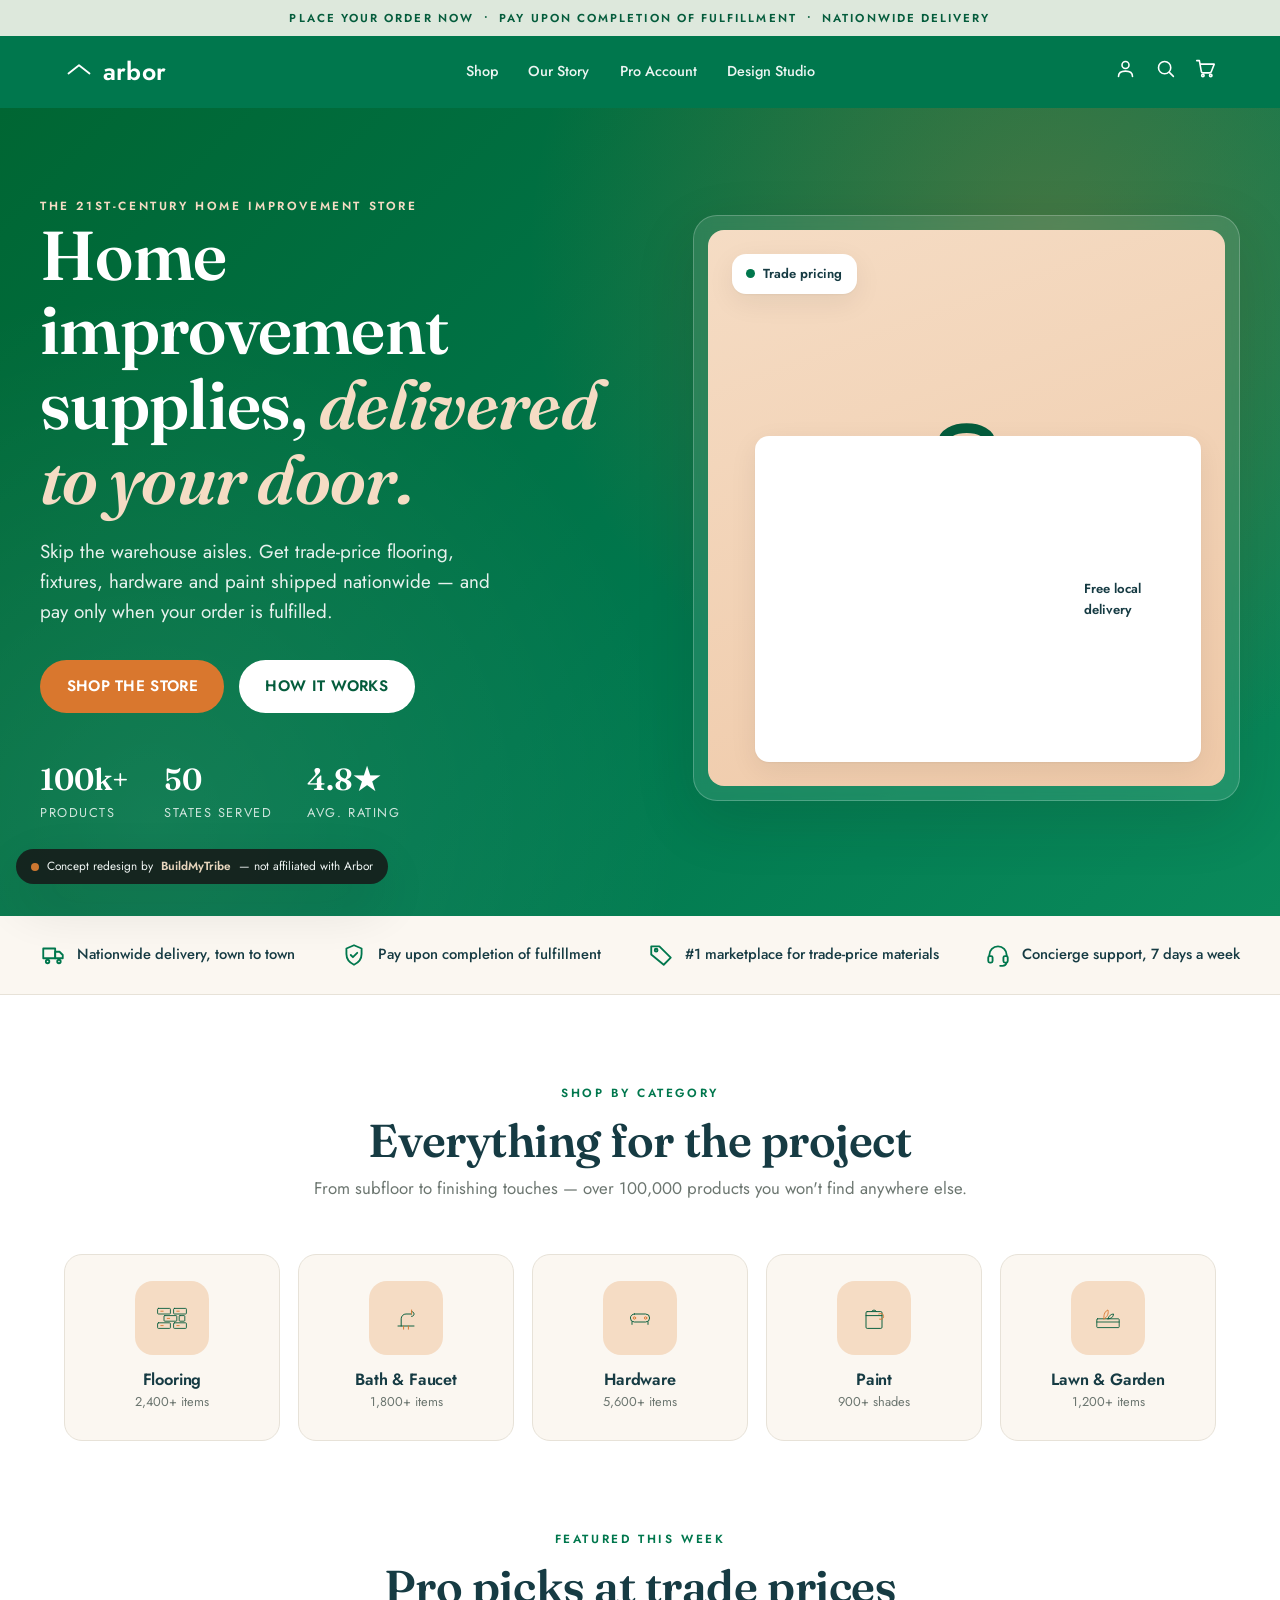
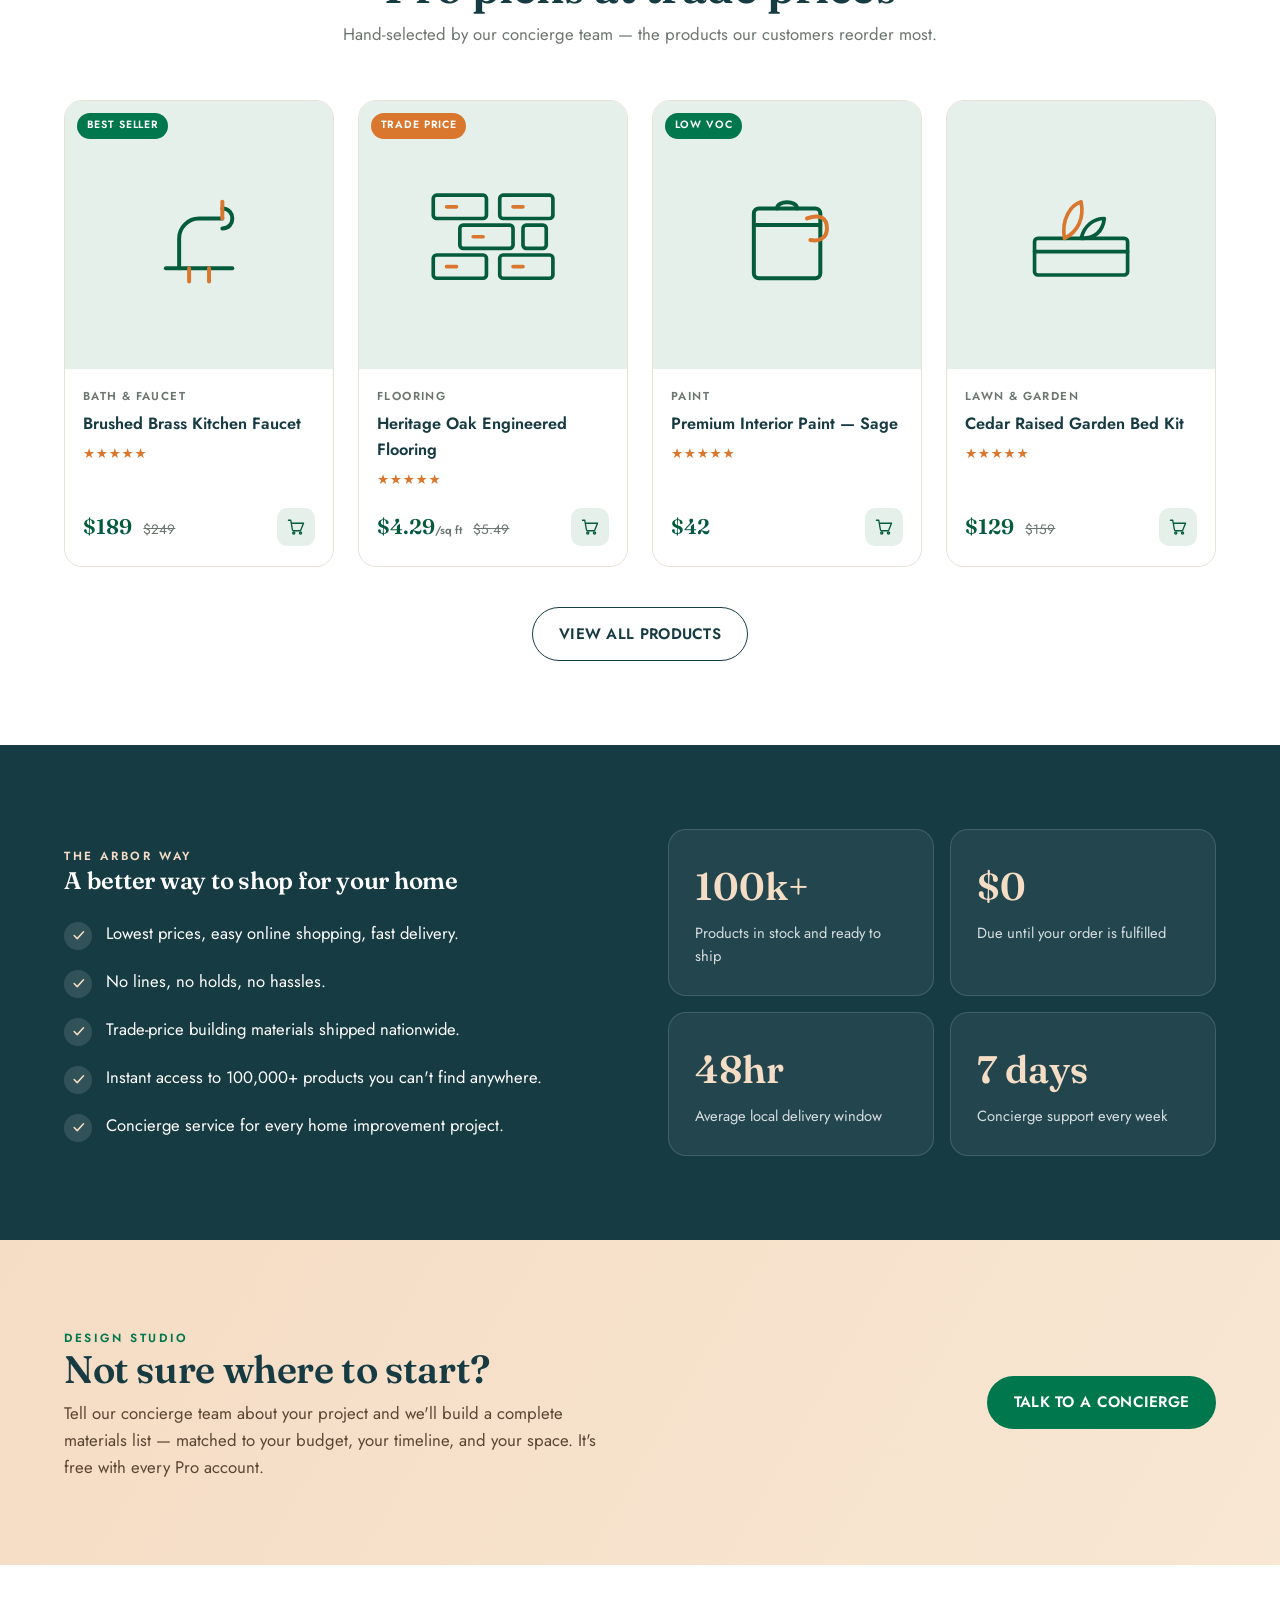
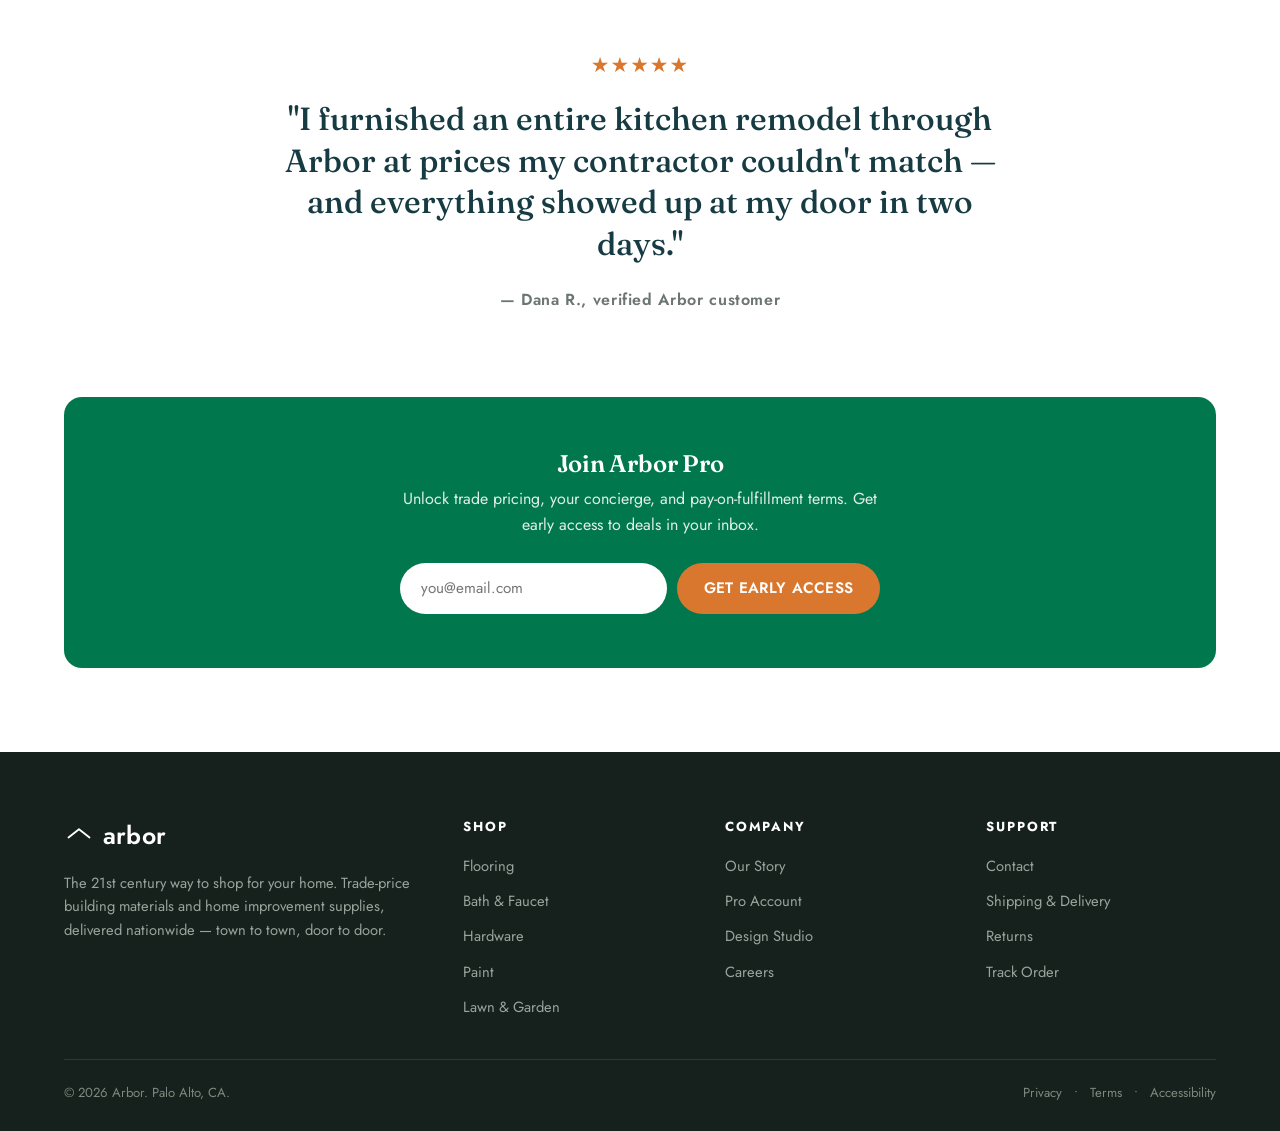
==== index.html @ d4bcc78b "Arbor concept e-commerce redesign — homepage, shop, product, cart" ====
<!doctype html><html lang="en"><head>
<meta charset="utf-8"><meta name="viewport" content="width=device-width,initial-scale=1">
<title>Arbor — Home Improvement Supplies, Delivered to Your Door</title>
<meta name="description" content="Trade-price flooring, faucets, hardware, paint and garden supplies delivered nationwide. Concept redesign.">
<link rel="preconnect" href="https://fonts.googleapis.com"><link rel="preconnect" href="https://fonts.gstatic.com" crossorigin>
<link href="https://fonts.googleapis.com/css2?family=Fraunces:ital,opsz,wght@0,9..144,400;0,9..144,500;0,9..144,600;1,9..144,500&family=Jost:wght@400;500;600&display=swap" rel="stylesheet">
<link rel="stylesheet" href="assets/style.css">
</head><body><div class="announce">Place your order now &nbsp;•&nbsp; pay upon completion of fulfillment &nbsp;•&nbsp; nationwide delivery</div>
<header class="nav"><div class="wrap nav-inner">
  <a class="logo" href="index.html"><svg viewBox="0 0 40 28" fill="none" stroke="currentColor" stroke-width="2.4" stroke-linecap="round" stroke-linejoin="round"><path d="M6 16 L20 5 L34 16"/></svg><span>arbor</span></a>
  <nav class="nav-links"><a href="shop.html">Shop</a><a href="index.html#story">Our Story</a><a href="index.html#pro">Pro Account</a><a href="index.html#studio">Design Studio</a></nav>
  <div class="nav-icons">
    <a href="#" aria-label="Account"><svg viewBox="0 0 24 24" fill="none" stroke-width="1.8" stroke-linecap="round" stroke-linejoin="round"><circle cx="12" cy="8" r="4"/><path d="M4 21c0-4 3.5-6 8-6s8 2 8 6"/></svg></a>
    <a href="shop.html" aria-label="Search"><svg viewBox="0 0 24 24" fill="none" stroke-width="1.8" stroke-linecap="round" stroke-linejoin="round"><circle cx="11" cy="11" r="7"/><path d="M21 21l-4.3-4.3"/></svg></a>
    <a class="cart-link" href="cart.html" aria-label="Cart"><svg viewBox="0 0 24 24" fill="none" stroke-width="1.8" stroke-linecap="round" stroke-linejoin="round"><circle cx="9" cy="20" r="1.4"/><circle cx="18" cy="20" r="1.4"/><path d="M2 3h3l2.2 12.4a2 2 0 0 0 2 1.6h7.5a2 2 0 0 0 2-1.6L22 7H6"/></svg><span class="cart-badge" style="display:none">0</span></a>
    <button class="menu-toggle" aria-label="Menu"><svg viewBox="0 0 24 24" fill="none" stroke-width="2" stroke-linecap="round"><path d="M4 7h16M4 12h16M4 17h16"/></svg></button>
  </div>
</div></header>
<div class="mobile-menu"><button class="close" aria-label="Close"><svg viewBox="0 0 24 24" fill="none" stroke-width="2" stroke-linecap="round"><path d="M6 6l12 12M18 6L6 18"/></svg></button>
  <a href="shop.html">Shop</a><a href="index.html#story">Our Story</a><a href="index.html#pro">Pro Account</a><a href="index.html#studio">Design Studio</a>
  <a href="cart.html">Cart</a>
</div><section class="hero" style="padding:0"><div class="wrap hero-inner">
  <div class="reveal in">
    <span class="eyebrow" style="color:var(--peach)">The 21st-century home improvement store</span>
    <h1>Home improvement supplies, <span class="accent">delivered to your door.</span></h1>
    <p>Skip the warehouse aisles. Get trade-price flooring, fixtures, hardware and paint shipped nationwide — and pay only when your order is fulfilled.</p>
    <div class="hero-cta"><a class="btn btn-terra" href="shop.html">Shop the store</a><a class="btn btn-light" href="#story">How it works</a></div>
    <div class="hero-stats">
      <div><div class="n">100k+</div><div class="l">Products</div></div>
      <div><div class="n">50</div><div class="l">States served</div></div>
      <div><div class="n">4.8★</div><div class="l">Avg. rating</div></div>
    </div>
  </div>
  <div class="hero-card reveal in">
    <div class="hero-vis"><svg viewBox="0 0 100 100" fill="none" stroke="#045C3C" stroke-width="2.4" stroke-linecap="round" stroke-linejoin="round"><rect x="30" y="34" width="40" height="42" rx="3"/><path d="M30 44h40"/><path d="M44 34c0-5 12-5 12 0"/><path d="M62 40c8-3 12 0 12 6s-5 8-10 7" stroke="#D9772E"/></svg>
      <div class="hero-tag t1"><span class="dot"></span>Trade pricing</div>
      <div class="hero-tag t2"><svg viewBox="0 0 24 24" fill="none" stroke-width="1.7" stroke-linecap="round" stroke-linejoin="round"><path d="M3 6h11v9H3z"/><path d="M14 9h4l3 3v3h-7z"/><circle cx="7" cy="18" r="1.6"/><circle cx="17.5" cy="18" r="1.6"/></svg>Free local delivery</div>
    </div>
  </div>
</div></section><div class="trust"><div class="wrap trust-inner">
  <div class="trust-item"><svg viewBox="0 0 24 24" fill="none" stroke-width="1.7" stroke-linecap="round" stroke-linejoin="round"><path d="M3 6h11v9H3z"/><path d="M14 9h4l3 3v3h-7z"/><circle cx="7" cy="18" r="1.6"/><circle cx="17.5" cy="18" r="1.6"/></svg>Nationwide delivery, town to town</div>
  <div class="trust-item"><svg viewBox="0 0 24 24" fill="none" stroke-width="1.7" stroke-linecap="round" stroke-linejoin="round"><path d="M12 3l7 3v5c0 4.5-3 8-7 10-4-2-7-5.5-7-10V6z"/><path d="M9 12l2 2 4-4"/></svg>Pay upon completion of fulfillment</div>
  <div class="trust-item"><svg viewBox="0 0 24 24" fill="none" stroke-width="1.7" stroke-linecap="round" stroke-linejoin="round"><path d="M3 11.5V4h7.5L21 14.5 14.5 21z"/><circle cx="7.5" cy="7.5" r="1.3"/></svg>#1 marketplace for trade-price materials</div>
  <div class="trust-item"><svg viewBox="0 0 24 24" fill="none" stroke-width="1.7" stroke-linecap="round" stroke-linejoin="round"><path d="M4 13v-1a8 8 0 0 1 16 0v1"/><rect x="3" y="13" width="4" height="6" rx="1.4"/><rect x="17" y="13" width="4" height="6" rx="1.4"/><path d="M20 19a4 4 0 0 1-4 3h-2"/></svg>Concierge support, 7 days a week</div>
</div></div><section id="shop"><div class="wrap">
  <div class="sec-head reveal"><span class="eyebrow green">Shop by category</span><h2>Everything for the project</h2><p>From subfloor to finishing touches — over 100,000 products you won't find anywhere else.</p></div>
  <div class="cat-grid">
    <a class="cat reveal" href="shop.html"><div class="cat-ic"><svg viewBox="0 0 100 100" fill="none" stroke="#045C3C" stroke-width="2.2" stroke-linecap="round" stroke-linejoin="round"><rect x="14" y="26" width="32" height="14" rx="2"/><rect x="54" y="26" width="32" height="14" rx="2"/><rect x="30" y="44" width="32" height="14" rx="2"/><rect x="68" y="44" width="14" height="14" rx="2"/><rect x="14" y="62" width="32" height="14" rx="2"/><rect x="54" y="62" width="32" height="14" rx="2"/><path d="M22 33h6M62 33h6M38 51h6M22 69h6M62 69h6" stroke="#D9772E"/></svg></div><h4>Flooring</h4><span>2,400+ items</span></a><a class="cat reveal" href="shop.html"><div class="cat-ic"><svg viewBox="0 0 100 100" fill="none" stroke="#045C3C" stroke-width="2.4" stroke-linecap="round" stroke-linejoin="round"><path d="M30 70h40"/><path d="M38 70V52a12 12 0 0 1 12-12h14"/><path d="M64 34c4 0 6 3 6 6s-2 6-6 6"/><circle cx="50" cy="40" r="0" /><path d="M44 70v8M56 70v8" stroke="#D9772E"/><path d="M64 30v10" stroke="#D9772E"/></svg></div><h4>Bath & Faucet</h4><span>1,800+ items</span></a><a class="cat reveal" href="shop.html"><div class="cat-ic"><svg viewBox="0 0 100 100" fill="none" stroke="#045C3C" stroke-width="2.4" stroke-linecap="round" stroke-linejoin="round"><rect x="26" y="40" width="48" height="20" rx="10"/><circle cx="36" cy="50" r="3" stroke="#D9772E"/><circle cx="64" cy="50" r="3" stroke="#D9772E"/><path d="M30 60v6M70 60v6"/></svg></div><h4>Hardware</h4><span>5,600+ items</span></a><a class="cat reveal" href="shop.html"><div class="cat-ic"><svg viewBox="0 0 100 100" fill="none" stroke="#045C3C" stroke-width="2.4" stroke-linecap="round" stroke-linejoin="round"><rect x="30" y="34" width="40" height="42" rx="3"/><path d="M30 44h40"/><path d="M44 34c0-5 12-5 12 0"/><path d="M62 40c8-3 12 0 12 6s-5 8-10 7" stroke="#D9772E"/></svg></div><h4>Paint</h4><span>900+ shades</span></a><a class="cat reveal" href="shop.html"><div class="cat-ic"><svg viewBox="0 0 100 100" fill="none" stroke="#045C3C" stroke-width="2.2" stroke-linecap="round" stroke-linejoin="round"><rect x="22" y="52" width="56" height="22" rx="2"/><path d="M22 60h56"/><path d="M40 52c-2-12 4-20 10-22 2 10-2 18-10 22z" stroke="#D9772E"/><path d="M50 52c2-8 8-12 14-12-1 8-6 12-14 12z"/></svg></div><h4>Lawn & Garden</h4><span>1,200+ items</span></a>
  </div>
</div></section><section style="padding-top:0"><div class="wrap">
  <div class="sec-head reveal"><span class="eyebrow green">Featured this week</span><h2>Pro picks at trade prices</h2><p>Hand-selected by our concierge team — the products our customers reorder most.</p></div>
  <div class="prod-grid"><a class="card reveal" href="product.html?id=p2">
    <div class="card-img"><span class="card-tag green">Best Seller</span><svg viewBox="0 0 100 100" fill="none" stroke="#045C3C" stroke-width="2.4" stroke-linecap="round" stroke-linejoin="round"><path d="M30 70h40"/><path d="M38 70V52a12 12 0 0 1 12-12h14"/><path d="M64 34c4 0 6 3 6 6s-2 6-6 6"/><circle cx="50" cy="40" r="0" /><path d="M44 70v8M56 70v8" stroke="#D9772E"/><path d="M64 30v10" stroke="#D9772E"/></svg></div>
    <div class="card-body">
      <span class="card-cat">Bath & Faucet</span>
      <span class="card-title">Brushed Brass Kitchen Faucet</span>
      <span class="stars">★★★★★</span>
      <div class="card-foot">
        <span class="price">$189<span style="font-size:.7rem;color:var(--muted);font-family:'Jost',sans-serif"></span> <s>$249</s></span>
        <button class="add-btn" data-add="p2" aria-label="Add Brushed Brass Kitchen Faucet to cart"><svg viewBox="0 0 24 24" fill="none" stroke-width="1.8" stroke-linecap="round" stroke-linejoin="round"><circle cx="9" cy="20" r="1.4"/><circle cx="18" cy="20" r="1.4"/><path d="M2 3h3l2.2 12.4a2 2 0 0 0 2 1.6h7.5a2 2 0 0 0 2-1.6L22 7H6"/></svg></button>
      </div>
    </div>
  </a><a class="card reveal" href="product.html?id=p1">
    <div class="card-img"><span class="card-tag ">Trade Price</span><svg viewBox="0 0 100 100" fill="none" stroke="#045C3C" stroke-width="2.2" stroke-linecap="round" stroke-linejoin="round"><rect x="14" y="26" width="32" height="14" rx="2"/><rect x="54" y="26" width="32" height="14" rx="2"/><rect x="30" y="44" width="32" height="14" rx="2"/><rect x="68" y="44" width="14" height="14" rx="2"/><rect x="14" y="62" width="32" height="14" rx="2"/><rect x="54" y="62" width="32" height="14" rx="2"/><path d="M22 33h6M62 33h6M38 51h6M22 69h6M62 69h6" stroke="#D9772E"/></svg></div>
    <div class="card-body">
      <span class="card-cat">Flooring</span>
      <span class="card-title">Heritage Oak Engineered Flooring</span>
      <span class="stars">★★★★★</span>
      <div class="card-foot">
        <span class="price">$4.29<span style="font-size:.7rem;color:var(--muted);font-family:'Jost',sans-serif">/sq ft</span> <s>$5.49</s></span>
        <button class="add-btn" data-add="p1" aria-label="Add Heritage Oak Engineered Flooring to cart"><svg viewBox="0 0 24 24" fill="none" stroke-width="1.8" stroke-linecap="round" stroke-linejoin="round"><circle cx="9" cy="20" r="1.4"/><circle cx="18" cy="20" r="1.4"/><path d="M2 3h3l2.2 12.4a2 2 0 0 0 2 1.6h7.5a2 2 0 0 0 2-1.6L22 7H6"/></svg></button>
      </div>
    </div>
  </a><a class="card reveal" href="product.html?id=p4">
    <div class="card-img"><span class="card-tag green">Low VOC</span><svg viewBox="0 0 100 100" fill="none" stroke="#045C3C" stroke-width="2.4" stroke-linecap="round" stroke-linejoin="round"><rect x="30" y="34" width="40" height="42" rx="3"/><path d="M30 44h40"/><path d="M44 34c0-5 12-5 12 0"/><path d="M62 40c8-3 12 0 12 6s-5 8-10 7" stroke="#D9772E"/></svg></div>
    <div class="card-body">
      <span class="card-cat">Paint</span>
      <span class="card-title">Premium Interior Paint — Sage</span>
      <span class="stars">★★★★★</span>
      <div class="card-foot">
        <span class="price">$42<span style="font-size:.7rem;color:var(--muted);font-family:'Jost',sans-serif"></span> </span>
        <button class="add-btn" data-add="p4" aria-label="Add Premium Interior Paint — Sage to cart"><svg viewBox="0 0 24 24" fill="none" stroke-width="1.8" stroke-linecap="round" stroke-linejoin="round"><circle cx="9" cy="20" r="1.4"/><circle cx="18" cy="20" r="1.4"/><path d="M2 3h3l2.2 12.4a2 2 0 0 0 2 1.6h7.5a2 2 0 0 0 2-1.6L22 7H6"/></svg></button>
      </div>
    </div>
  </a><a class="card reveal" href="product.html?id=p5">
    <div class="card-img"><svg viewBox="0 0 100 100" fill="none" stroke="#045C3C" stroke-width="2.2" stroke-linecap="round" stroke-linejoin="round"><rect x="22" y="52" width="56" height="22" rx="2"/><path d="M22 60h56"/><path d="M40 52c-2-12 4-20 10-22 2 10-2 18-10 22z" stroke="#D9772E"/><path d="M50 52c2-8 8-12 14-12-1 8-6 12-14 12z"/></svg></div>
    <div class="card-body">
      <span class="card-cat">Lawn & Garden</span>
      <span class="card-title">Cedar Raised Garden Bed Kit</span>
      <span class="stars">★★★★★</span>
      <div class="card-foot">
        <span class="price">$129<span style="font-size:.7rem;color:var(--muted);font-family:'Jost',sans-serif"></span> <s>$159</s></span>
        <button class="add-btn" data-add="p5" aria-label="Add Cedar Raised Garden Bed Kit to cart"><svg viewBox="0 0 24 24" fill="none" stroke-width="1.8" stroke-linecap="round" stroke-linejoin="round"><circle cx="9" cy="20" r="1.4"/><circle cx="18" cy="20" r="1.4"/><path d="M2 3h3l2.2 12.4a2 2 0 0 0 2 1.6h7.5a2 2 0 0 0 2-1.6L22 7H6"/></svg></button>
      </div>
    </div>
  </a></div>
  <div style="text-align:center;margin-top:40px"><a class="btn btn-ghost reveal" href="shop.html">View all products</a></div>
</div></section><section class="way" id="story"><div class="wrap way-inner">
  <div class="reveal"><span class="eyebrow">The Arbor way</span><h2>A better way to shop for your home</h2>
    <ul class="way-list">
      <li><span class="tick"><svg viewBox="0 0 24 24" fill="none" stroke-width="2.4" stroke-linecap="round" stroke-linejoin="round"><path d="M5 12l5 5L20 6"/></svg></span>Lowest prices, easy online shopping, fast delivery.</li>
      <li><span class="tick"><svg viewBox="0 0 24 24" fill="none" stroke-width="2.4" stroke-linecap="round" stroke-linejoin="round"><path d="M5 12l5 5L20 6"/></svg></span>No lines, no holds, no hassles.</li>
      <li><span class="tick"><svg viewBox="0 0 24 24" fill="none" stroke-width="2.4" stroke-linecap="round" stroke-linejoin="round"><path d="M5 12l5 5L20 6"/></svg></span>Trade-price building materials shipped nationwide.</li>
      <li><span class="tick"><svg viewBox="0 0 24 24" fill="none" stroke-width="2.4" stroke-linecap="round" stroke-linejoin="round"><path d="M5 12l5 5L20 6"/></svg></span>Instant access to 100,000+ products you can't find anywhere.</li>
      <li><span class="tick"><svg viewBox="0 0 24 24" fill="none" stroke-width="2.4" stroke-linecap="round" stroke-linejoin="round"><path d="M5 12l5 5L20 6"/></svg></span>Concierge service for every home improvement project.</li>
    </ul>
  </div>
  <div class="way-vis reveal">
    <div class="way-tile"><div class="n">100k+</div><p>Products in stock and ready to ship</p></div>
    <div class="way-tile"><div class="n">$0</div><p>Due until your order is fulfilled</p></div>
    <div class="way-tile"><div class="n">48hr</div><p>Average local delivery window</p></div>
    <div class="way-tile"><div class="n">7 days</div><p>Concierge support every week</p></div>
  </div>
</div></section><section class="concierge" id="studio"><div class="wrap concierge-inner">
  <div class="reveal"><span class="eyebrow green">Design Studio</span><h2>Not sure where to start?</h2><p>Tell our concierge team about your project and we'll build a complete materials list — matched to your budget, your timeline, and your space. It's free with every Pro account.</p></div>
  <div class="reveal"><a class="btn btn-primary" href="#pro">Talk to a concierge</a></div>
</div></section><section><div class="wrap quote reveal"><span class="stars" style="color:var(--terra)">★★★★★</span>
  <blockquote>"I furnished an entire kitchen remodel through Arbor at prices my contractor couldn't match — and everything showed up at my door in two days."</blockquote>
  <cite>— Dana R., verified Arbor customer</cite>
</div></section><section id="pro" style="padding-top:0"><div class="wrap"><div class="news reveal">
  <h2>Join Arbor Pro</h2><p>Unlock trade pricing, your concierge, and pay-on-fulfillment terms. Get early access to deals in your inbox.</p>
  <form data-news><input type="email" placeholder="you@email.com" required aria-label="Email"><button class="btn btn-terra" type="submit">Get early access</button></form>
</div></div></section><footer class="footer"><div class="wrap">
  <div class="footer-grid">
    <div><div class="logo"><svg viewBox="0 0 40 28" fill="none" stroke="currentColor" stroke-width="2.4" stroke-linecap="round" stroke-linejoin="round"><path d="M6 16 L20 5 L34 16"/></svg><span>arbor</span></div>
      <p>The 21st century way to shop for your home. Trade-price building materials and home improvement supplies, delivered nationwide — town to town, door to door.</p>
    </div>
    <div><h5>Shop</h5><ul><li><a href="shop.html">Flooring</a></li><li><a href="shop.html">Bath &amp; Faucet</a></li><li><a href="shop.html">Hardware</a></li><li><a href="shop.html">Paint</a></li><li><a href="shop.html">Lawn &amp; Garden</a></li></ul></div>
    <div><h5>Company</h5><ul><li><a href="index.html#story">Our Story</a></li><li><a href="index.html#pro">Pro Account</a></li><li><a href="index.html#studio">Design Studio</a></li><li><a href="#">Careers</a></li></ul></div>
    <div><h5>Support</h5><ul><li><a href="#">Contact</a></li><li><a href="#">Shipping &amp; Delivery</a></li><li><a href="#">Returns</a></li><li><a href="#">Track Order</a></li></ul></div>
  </div>
  <div class="footer-bottom"><span>© 2026 Arbor. Palo Alto, CA.</span><span>Privacy &nbsp; • &nbsp; Terms &nbsp; • &nbsp; Accessibility</span></div>
</div></footer><script src="assets/app.js"></script><div class="ribbon"><span class="dot"></span>Concept redesign by <a href="https://buildmytribe.io" target="_blank" rel="noopener">BuildMyTribe</a> — not affiliated with Arbor</div></body></html>
---- assets/style.css ----
/* Arbor — Concept Redesign by BuildMyTribe
   Brand-matched to superarbor.io: green #00774D, Jost body, serif display, terracotta accent */
:root{
  --green:#00774D;--green-dark:#045C3C;--green-soft:#E6F0EA;--terra:#D9772E;--terra-dark:#B85F1E;
  --ink:#16201C;--teal:#163B43;--cream:#FBF7F1;--sage:#DDE8DC;--peach:#F5DCC4;--line:#E7E2D8;
  --muted:#6C7670;--white:#fff;
  --shadow:0 1px 2px rgba(20,32,28,.04),0 8px 28px rgba(20,32,28,.07);
  --shadow-lg:0 20px 60px rgba(20,32,28,.14);
  --radius:18px;--radius-sm:12px;--maxw:1200px;--ease:cubic-bezier(.22,.61,.36,1);
}
*{box-sizing:border-box;margin:0;padding:0}
html{scroll-behavior:smooth}
body{font-family:'Jost',system-ui,sans-serif;color:var(--ink);background:var(--white);line-height:1.6;-webkit-font-smoothing:antialiased;overflow-x:hidden}
h1,h2,h3,h4{font-family:'Fraunces',Georgia,serif;line-height:1.08;font-weight:600;color:var(--teal);letter-spacing:-.01em}
a{color:inherit;text-decoration:none}
img{max-width:100%;display:block}
.wrap{max-width:var(--maxw);margin:0 auto;padding:0 24px}
.eyebrow{font-size:.74rem;letter-spacing:.22em;text-transform:uppercase;font-weight:600;color:var(--terra)}
.eyebrow.green{color:var(--green)}
.muted{color:var(--muted)}
.btn{display:inline-flex;align-items:center;gap:.5rem;font-family:'Jost',sans-serif;font-weight:600;font-size:.95rem;letter-spacing:.02em;padding:.85rem 1.6rem;border-radius:999px;border:1.5px solid transparent;cursor:pointer;transition:transform .25s var(--ease),background .25s var(--ease),box-shadow .25s var(--ease);text-transform:uppercase}
.btn-primary{background:var(--green);color:#fff}
.btn-primary:hover{background:var(--green-dark);transform:translateY(-2px);box-shadow:0 10px 24px rgba(0,119,77,.28)}
.btn-terra{background:var(--terra);color:#fff}
.btn-terra:hover{background:var(--terra-dark);transform:translateY(-2px);box-shadow:0 10px 24px rgba(217,119,46,.3)}
.btn-ghost{background:transparent;color:var(--teal);border-color:var(--teal)}
.btn-ghost:hover{background:var(--teal);color:#fff;transform:translateY(-2px)}
.btn-light{background:#fff;color:var(--green-dark)}
.btn-light:hover{transform:translateY(-2px);box-shadow:var(--shadow-lg)}
.btn-sm{padding:.6rem 1.1rem;font-size:.8rem}
.announce{background:var(--sage);color:var(--green-dark);text-align:center;font-size:.72rem;letter-spacing:.18em;text-transform:uppercase;font-weight:600;padding:.55rem 1rem}
.nav{position:sticky;top:0;z-index:50;background:var(--green);color:#fff}
.nav-inner{display:flex;align-items:center;justify-content:space-between;height:72px}
.logo{display:flex;align-items:center;gap:.55rem;font-family:'Jost',sans-serif;font-weight:600;font-size:1.55rem;color:#fff;letter-spacing:.01em}
.logo svg{width:30px;height:22px}
.nav-links{display:flex;gap:1.9rem;align-items:center}
.nav-links a{font-size:.9rem;font-weight:500;opacity:.92;transition:opacity .2s;position:relative;padding:.2rem 0}
.nav-links a::after{content:"";position:absolute;left:0;bottom:-2px;height:2px;width:0;background:var(--terra);transition:width .28s var(--ease)}
.nav-links a:hover{opacity:1}.nav-links a:hover::after{width:100%}
.nav-icons{display:flex;align-items:center;gap:1.2rem}
.nav-icons svg{width:21px;height:21px;stroke:#fff;cursor:pointer;transition:transform .2s}
.nav-icons a:hover svg{transform:scale(1.12)}
.cart-link{position:relative}
.cart-badge{position:absolute;top:-8px;right:-10px;background:var(--terra);color:#fff;font-family:'Jost',sans-serif;font-size:.66rem;font-weight:600;min-width:18px;height:18px;border-radius:999px;display:flex;align-items:center;justify-content:center;padding:0 4px}
.menu-toggle{display:none;background:none;border:none;cursor:pointer}
.menu-toggle svg{width:26px;height:26px;stroke:#fff}
.hero{position:relative;background:linear-gradient(135deg,#063,#00774D 55%,#0a8a5b);color:#fff;overflow:hidden}
.hero::after{content:"";position:absolute;inset:0;background:radial-gradient(circle at 82% 18%,rgba(217,119,46,.32),transparent 42%),radial-gradient(circle at 12% 88%,rgba(255,255,255,.08),transparent 40%)}
.hero-inner{position:relative;z-index:2;display:grid;grid-template-columns:1.05fr .95fr;gap:48px;align-items:center;padding:84px 0 92px}
.hero h1{color:#fff;font-size:clamp(2.6rem,5.4vw,4.5rem);font-weight:600}
.hero h1 .accent{color:var(--peach);font-style:italic}
.hero p{font-size:1.18rem;max-width:30rem;margin:1.3rem 0 2rem;color:rgba(255,255,255,.9)}
.hero-cta{display:flex;gap:.9rem;flex-wrap:wrap}
.hero-stats{display:flex;gap:2.2rem;margin-top:2.6rem}
.hero-stats .n{font-family:'Fraunces',serif;font-size:1.9rem;color:#fff;font-weight:600}
.hero-stats .l{font-size:.8rem;text-transform:uppercase;letter-spacing:.12em;opacity:.8}
.hero-card{background:rgba(255,255,255,.1);backdrop-filter:blur(8px);border:1px solid rgba(255,255,255,.22);border-radius:24px;padding:14px;box-shadow:var(--shadow-lg)}
.hero-vis{aspect-ratio:4/4.3;border-radius:16px;background:linear-gradient(160deg,#F5DCC4,#EFC9A8);position:relative;overflow:hidden;display:flex;align-items:center;justify-content:center}
.hero-vis svg{width:78%;height:78%}
.hero-tag{position:absolute;background:#fff;color:var(--teal);border-radius:14px;padding:.6rem .9rem;box-shadow:var(--shadow);font-size:.82rem;font-weight:600;display:flex;align-items:center;gap:.5rem}
.hero-tag.t1{top:24px;left:24px}.hero-tag.t2{bottom:24px;right:24px}
.hero-tag .dot{width:9px;height:9px;border-radius:50%;background:var(--green)}
.trust{background:var(--cream);border-bottom:1px solid var(--line)}
.trust-inner{display:flex;justify-content:space-between;gap:24px;flex-wrap:wrap;padding:26px 0}
.trust-item{display:flex;align-items:center;gap:.7rem;font-size:.92rem;font-weight:500;color:var(--teal)}
.trust-item svg{width:26px;height:26px;stroke:var(--green);flex:none}
section{padding:84px 0}
.sec-head{text-align:center;max-width:42rem;margin:0 auto 52px}
.sec-head h2{font-size:clamp(2rem,3.6vw,2.9rem);margin:.7rem 0 .6rem}
.sec-head p{color:var(--muted);font-size:1.05rem}
.cat-grid{display:grid;grid-template-columns:repeat(5,1fr);gap:18px}
.cat{background:var(--cream);border:1px solid var(--line);border-radius:var(--radius);padding:26px 18px;text-align:center;transition:transform .3s var(--ease),box-shadow .3s var(--ease),border-color .3s;cursor:pointer}
.cat:hover{transform:translateY(-6px);box-shadow:var(--shadow-lg);border-color:var(--green)}
.cat-ic{width:74px;height:74px;border-radius:18px;background:var(--peach);margin:0 auto 16px;display:flex;align-items:center;justify-content:center}
.cat-ic svg{width:40px;height:40px;stroke:var(--green-dark)}
.cat h4{font-family:'Jost',sans-serif;font-weight:600;font-size:1.02rem;color:var(--teal)}
.cat span{font-size:.8rem;color:var(--muted)}
.prod-grid{display:grid;grid-template-columns:repeat(4,1fr);gap:24px}
.card{background:#fff;border:1px solid var(--line);border-radius:var(--radius);overflow:hidden;transition:transform .3s var(--ease),box-shadow .3s var(--ease);display:flex;flex-direction:column}
.card:hover{transform:translateY(-6px);box-shadow:var(--shadow-lg)}
.card-img{aspect-ratio:1/1;background:var(--green-soft);position:relative;display:flex;align-items:center;justify-content:center;overflow:hidden}
.card-img svg{width:62%;height:62%}
.card-tag{position:absolute;top:12px;left:12px;background:var(--terra);color:#fff;font-size:.66rem;font-weight:600;letter-spacing:.08em;text-transform:uppercase;padding:.28rem .6rem;border-radius:999px}
.card-tag.green{background:var(--green)}
.card-body{padding:18px 18px 20px;display:flex;flex-direction:column;gap:.35rem;flex:1}
.card-cat{font-size:.72rem;letter-spacing:.12em;text-transform:uppercase;color:var(--muted);font-weight:600}
.card-title{font-family:'Jost',sans-serif;font-weight:600;font-size:1.02rem;color:var(--teal)}
.card-foot{display:flex;align-items:center;justify-content:space-between;margin-top:auto;padding-top:12px}
.price{font-family:'Fraunces',serif;font-size:1.32rem;font-weight:600;color:var(--green-dark)}
.price s{font-family:'Jost',sans-serif;font-size:.85rem;color:var(--muted);margin-left:.4rem;font-weight:400}
.stars{color:var(--terra);font-size:.85rem;letter-spacing:.05em}
.add-btn{background:var(--green-soft);border:none;width:38px;height:38px;border-radius:10px;cursor:pointer;display:flex;align-items:center;justify-content:center;transition:background .2s,transform .2s}
.add-btn svg{width:18px;height:18px;stroke:var(--green-dark)}
.add-btn:hover{background:var(--green);transform:scale(1.06)}.add-btn:hover svg{stroke:#fff}
.way{background:var(--teal);color:#fff}.way h2{color:#fff}
.way-inner{display:grid;grid-template-columns:1fr 1fr;gap:56px;align-items:center}
.way .eyebrow{color:var(--peach)}
.way-list{list-style:none;display:grid;gap:18px;margin-top:26px}
.way-list li{display:flex;gap:14px;align-items:flex-start;font-size:1.04rem}
.way-list .tick{flex:none;width:28px;height:28px;border-radius:50%;background:rgba(255,255,255,.12);display:flex;align-items:center;justify-content:center;margin-top:2px}
.way-list .tick svg{width:15px;height:15px;stroke:var(--peach)}
.way-vis{display:grid;grid-template-columns:1fr 1fr;gap:16px}
.way-tile{background:rgba(255,255,255,.06);border:1px solid rgba(255,255,255,.14);border-radius:var(--radius);padding:26px}
.way-tile .n{font-family:'Fraunces',serif;font-size:2.4rem;color:var(--peach);font-weight:600}
.way-tile p{font-size:.92rem;color:rgba(255,255,255,.82);margin-top:.3rem}
.concierge{background:linear-gradient(120deg,var(--peach),#F8E7D3)}
.concierge-inner{display:grid;grid-template-columns:1fr auto;gap:40px;align-items:center}
.concierge h2{font-size:clamp(1.8rem,3vw,2.5rem)}
.concierge p{color:#5a4634;max-width:34rem;margin-top:.6rem;font-size:1.05rem}
.quote{text-align:center;max-width:48rem;margin:0 auto}
.quote .stars{font-size:1.3rem;display:block;margin-bottom:1rem}
.quote blockquote{font-family:'Fraunces',serif;font-size:clamp(1.4rem,2.6vw,2rem);color:var(--teal);font-weight:500;line-height:1.3}
.quote cite{display:block;margin-top:1.4rem;font-style:normal;color:var(--muted);font-weight:600;letter-spacing:.04em}
.news{background:var(--green);color:#fff;border-radius:var(--radius);padding:54px 40px;text-align:center}
.news h2{color:#fff}.news p{color:rgba(255,255,255,.88);margin:.6rem auto 1.6rem;max-width:30rem}
.news form{display:flex;gap:.6rem;max-width:30rem;margin:0 auto;flex-wrap:wrap;justify-content:center}
.news input{flex:1;min-width:200px;border:none;border-radius:999px;padding:.85rem 1.3rem;font-family:'Jost',sans-serif;font-size:.95rem}
.news input:focus{outline:3px solid rgba(217,119,46,.55)}
.footer{background:var(--ink);color:#cfd8d2;padding:64px 0 28px}
.footer-grid{display:grid;grid-template-columns:1.6fr 1fr 1fr 1fr;gap:32px;margin-bottom:40px}
.footer .logo{color:#fff;margin-bottom:1rem}
.footer p{font-size:.92rem;max-width:22rem;color:#9aa49d}
.footer h5{font-family:'Jost',sans-serif;color:#fff;font-size:.82rem;letter-spacing:.14em;text-transform:uppercase;margin-bottom:1rem}
.footer ul{list-style:none;display:grid;gap:.6rem}
.footer ul a{font-size:.92rem;color:#9aa49d;transition:color .2s}
.footer ul a:hover{color:var(--peach)}
.footer-bottom{border-top:1px solid rgba(255,255,255,.1);padding-top:22px;display:flex;justify-content:space-between;flex-wrap:wrap;gap:12px;font-size:.82rem;color:#7e887f}
.pagehead{background:var(--cream);border-bottom:1px solid var(--line);padding:46px 0}
.crumb{font-size:.82rem;color:var(--muted);margin-bottom:.6rem}
.crumb a:hover{color:var(--green)}
.pagehead h1{font-size:clamp(2rem,4vw,3rem)}
.shop-layout{display:grid;grid-template-columns:250px 1fr;gap:40px;align-items:start}
.filters{position:sticky;top:96px;background:#fff;border:1px solid var(--line);border-radius:var(--radius);padding:24px}
.filters h4{font-family:'Jost',sans-serif;font-size:.78rem;letter-spacing:.14em;text-transform:uppercase;color:var(--muted);margin:18px 0 10px}
.filters h4:first-child{margin-top:0}
.filters label{display:flex;align-items:center;gap:.6rem;font-size:.92rem;padding:.3rem 0;cursor:pointer;color:var(--teal)}
.filters input{accent-color:var(--green);width:16px;height:16px}
.shop-top{display:flex;justify-content:space-between;align-items:center;margin-bottom:24px}
.shop-top .count{color:var(--muted);font-size:.92rem}
.shop-top select{border:1px solid var(--line);border-radius:999px;padding:.55rem 1rem;font-family:'Jost',sans-serif;font-size:.88rem;color:var(--teal);background:#fff;cursor:pointer}
.pdp{display:grid;grid-template-columns:1fr 1fr;gap:56px;align-items:start;padding-top:48px}
.pdp-gallery{position:sticky;top:96px}
.pdp-main{aspect-ratio:1/1;background:var(--green-soft);border-radius:var(--radius);display:flex;align-items:center;justify-content:center;overflow:hidden;border:1px solid var(--line)}
.pdp-main svg{width:60%;height:60%}
.pdp-thumbs{display:grid;grid-template-columns:repeat(4,1fr);gap:12px;margin-top:14px}
.pdp-thumb{aspect-ratio:1/1;background:var(--cream);border:1px solid var(--line);border-radius:12px;display:flex;align-items:center;justify-content:center;cursor:pointer;transition:border-color .2s}
.pdp-thumb svg{width:54%;height:54%;stroke:var(--green-dark)}
.pdp-thumb:hover,.pdp-thumb.active{border-color:var(--green)}
.pdp-info .stars{font-size:1rem}
.pdp-info h1{font-size:clamp(1.8rem,3.4vw,2.6rem);margin:.5rem 0}
.pdp-price{font-family:'Fraunces',serif;font-size:2.1rem;color:var(--green-dark);font-weight:600;margin:.4rem 0 .2rem}
.pdp-price s{font-family:'Jost',sans-serif;font-size:1.1rem;color:var(--muted);margin-left:.6rem;font-weight:400}
.pdp-desc{color:var(--muted);margin:1.2rem 0 1.6rem;font-size:1.02rem}
.qty{display:flex;align-items:center;border:1.5px solid var(--line);border-radius:999px;overflow:hidden}
.qty button{background:none;border:none;width:42px;height:44px;font-size:1.2rem;cursor:pointer;color:var(--teal)}
.qty button:hover{background:var(--cream)}
.qty span{width:42px;text-align:center;font-weight:600}
.pdp-actions{display:flex;gap:.8rem;align-items:center;margin:1.4rem 0;flex-wrap:wrap}
.pdp-feats{display:grid;gap:14px;margin-top:1.8rem;border-top:1px solid var(--line);padding-top:1.8rem}
.pdp-feats div{display:flex;gap:.8rem;align-items:center;font-size:.95rem;color:var(--teal)}
.pdp-feats svg{width:22px;height:22px;stroke:var(--green);flex:none}
.cart-layout{display:grid;grid-template-columns:1fr 360px;gap:40px;align-items:start;padding-top:48px}
.cart-item{display:grid;grid-template-columns:90px 1fr auto;gap:18px;align-items:center;padding:20px 0;border-bottom:1px solid var(--line)}
.cart-item .thumb{width:90px;height:90px;border-radius:12px;background:var(--green-soft);display:flex;align-items:center;justify-content:center}
.cart-item .thumb svg{width:56%;height:56%}
.cart-item h4{font-family:'Jost',sans-serif;font-weight:600;color:var(--teal);font-size:1rem}
.cart-item .meta{font-size:.85rem;color:var(--muted)}
.cart-item .remove{background:none;border:none;color:var(--muted);font-size:.82rem;cursor:pointer;text-decoration:underline;margin-top:.3rem;padding:0}
.cart-item .remove:hover{color:var(--terra)}
.cart-item .line-price{font-family:'Fraunces',serif;font-weight:600;color:var(--green-dark);font-size:1.15rem}
.summary{background:var(--cream);border:1px solid var(--line);border-radius:var(--radius);padding:28px;position:sticky;top:96px}
.summary h3{font-family:'Jost',sans-serif;font-size:1.2rem;color:var(--teal);margin-bottom:18px}
.summary .row{display:flex;justify-content:space-between;padding:.5rem 0;font-size:.95rem;color:var(--teal)}
.summary .row.total{border-top:1px solid var(--line);margin-top:.6rem;padding-top:1rem;font-size:1.15rem;font-weight:600}
.summary .row.total .price{font-size:1.4rem}
.summary .btn{width:100%;justify-content:center;margin-top:18px}
.summary .note{font-size:.78rem;color:var(--muted);text-align:center;margin-top:12px;line-height:1.5}
.empty-cart{text-align:center;padding:60px 20px}
.empty-cart svg{width:64px;height:64px;stroke:var(--muted);margin:0 auto 18px}
.ribbon{position:fixed;bottom:16px;left:16px;z-index:80;background:var(--ink);color:#fff;border-radius:999px;padding:.5rem .95rem;font-size:.74rem;display:flex;align-items:center;gap:.5rem;box-shadow:var(--shadow-lg);opacity:.94}
.ribbon .dot{width:8px;height:8px;border-radius:50%;background:var(--terra)}
.ribbon a{color:var(--peach);font-weight:600}
.reveal{opacity:0;transform:translateY(26px);transition:opacity .7s var(--ease),transform .7s var(--ease)}
.reveal.in{opacity:1;transform:none}
.toast{position:fixed;bottom:24px;right:24px;z-index:90;background:var(--teal);color:#fff;padding:.9rem 1.3rem;border-radius:12px;box-shadow:var(--shadow-lg);font-size:.92rem;transform:translateY(20px);opacity:0;transition:opacity .3s,transform .3s;pointer-events:none}
.toast.show{opacity:1;transform:none}
.mobile-menu{display:none;position:fixed;inset:0;z-index:60;background:var(--green);flex-direction:column;padding:90px 32px 40px;gap:1.4rem}
.mobile-menu.open{display:flex}
.mobile-menu a{color:#fff;font-size:1.3rem;font-family:'Fraunces',serif}
.mobile-menu .close{position:absolute;top:24px;right:24px;background:none;border:none;cursor:pointer}
.mobile-menu .close svg{width:30px;height:30px;stroke:#fff}
@media(max-width:980px){
  .hero-inner{grid-template-columns:1fr;gap:36px;padding:56px 0 64px}
  .way-inner,.concierge-inner,.pdp,.cart-layout{grid-template-columns:1fr;gap:32px}
  .cat-grid{grid-template-columns:repeat(3,1fr)}
  .prod-grid{grid-template-columns:repeat(2,1fr)}
  .shop-layout{grid-template-columns:1fr}
  .filters{position:static}.pdp-gallery,.summary{position:static}
  .footer-grid{grid-template-columns:1fr 1fr}
}
@media(max-width:640px){
  .nav-links{display:none}.menu-toggle{display:block}
  section{padding:56px 0}
  .cat-grid{grid-template-columns:repeat(2,1fr)}
  .prod-grid{grid-template-columns:repeat(2,1fr);gap:14px}
  .trust-inner{justify-content:flex-start;gap:18px}
  .hero-stats{gap:1.4rem}
  .footer-grid{grid-template-columns:1fr}
  .concierge-inner{grid-template-columns:1fr}
  .news{padding:38px 22px}
}
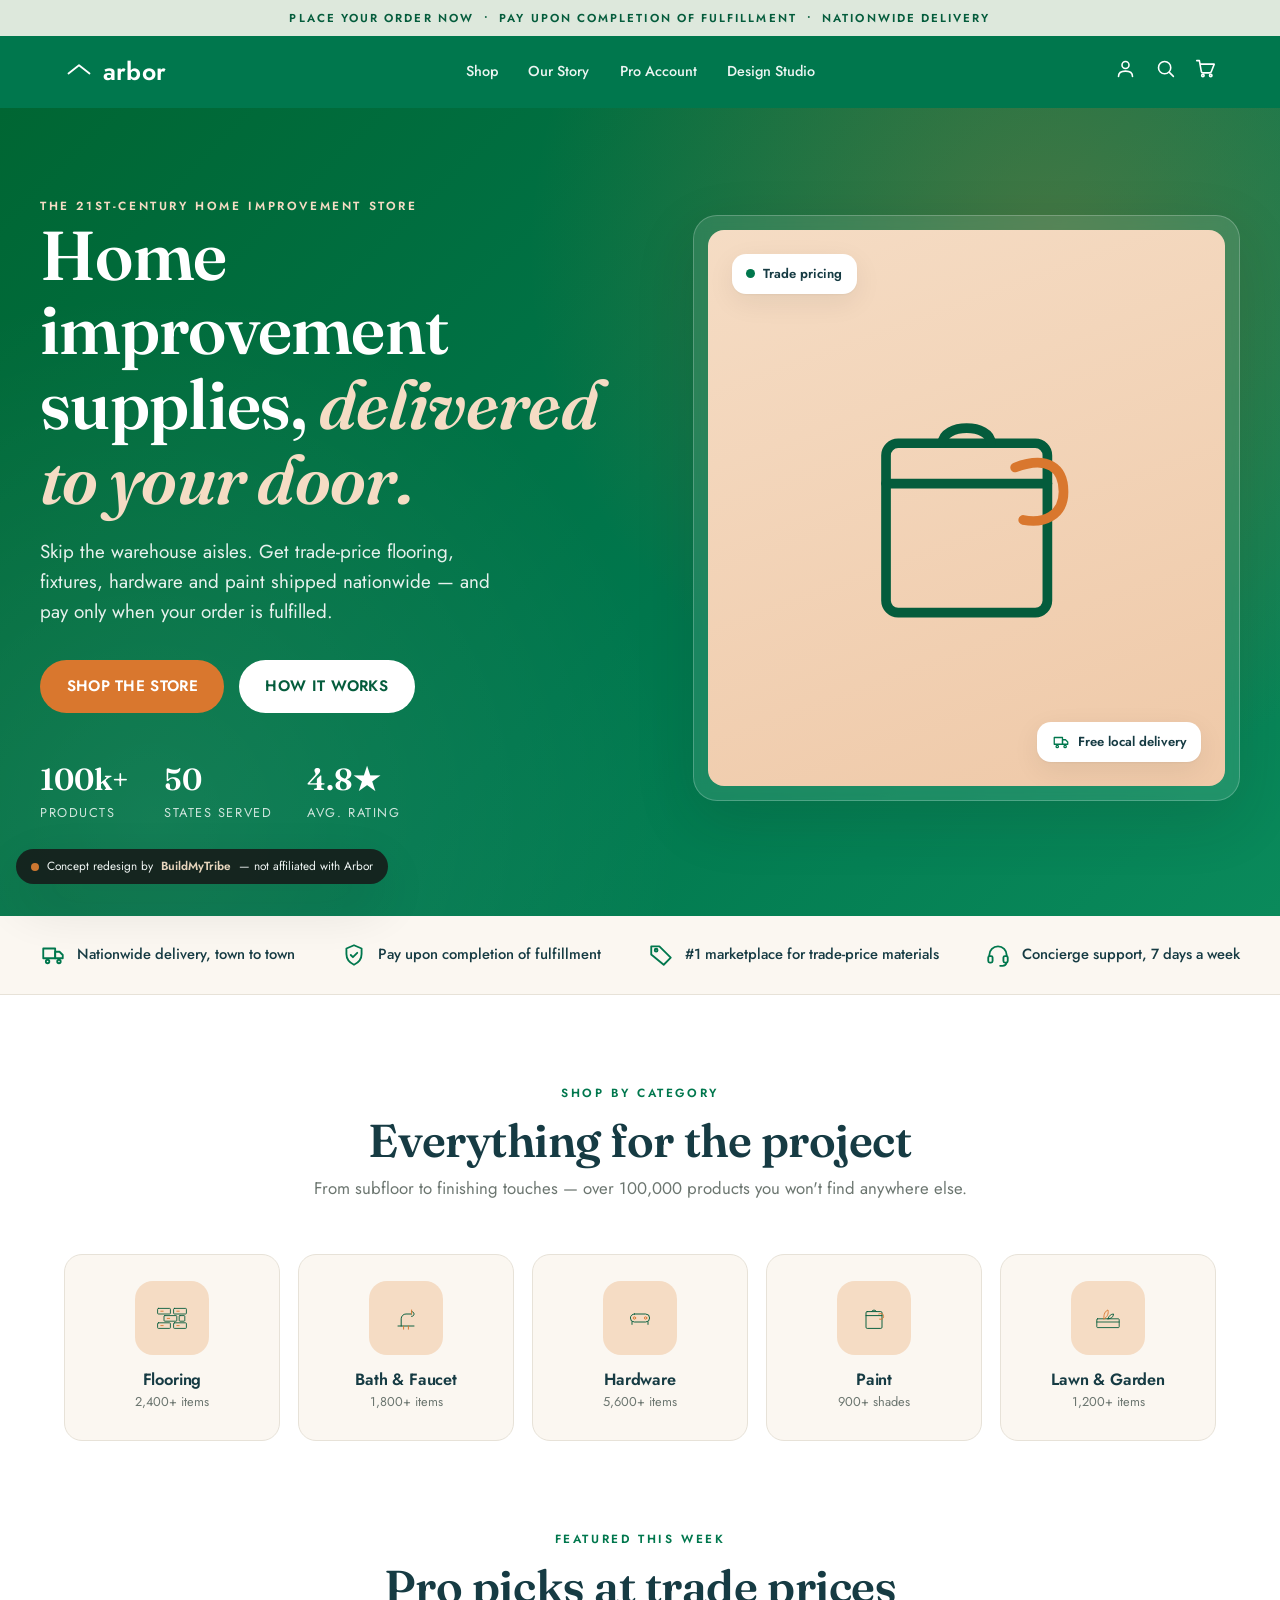
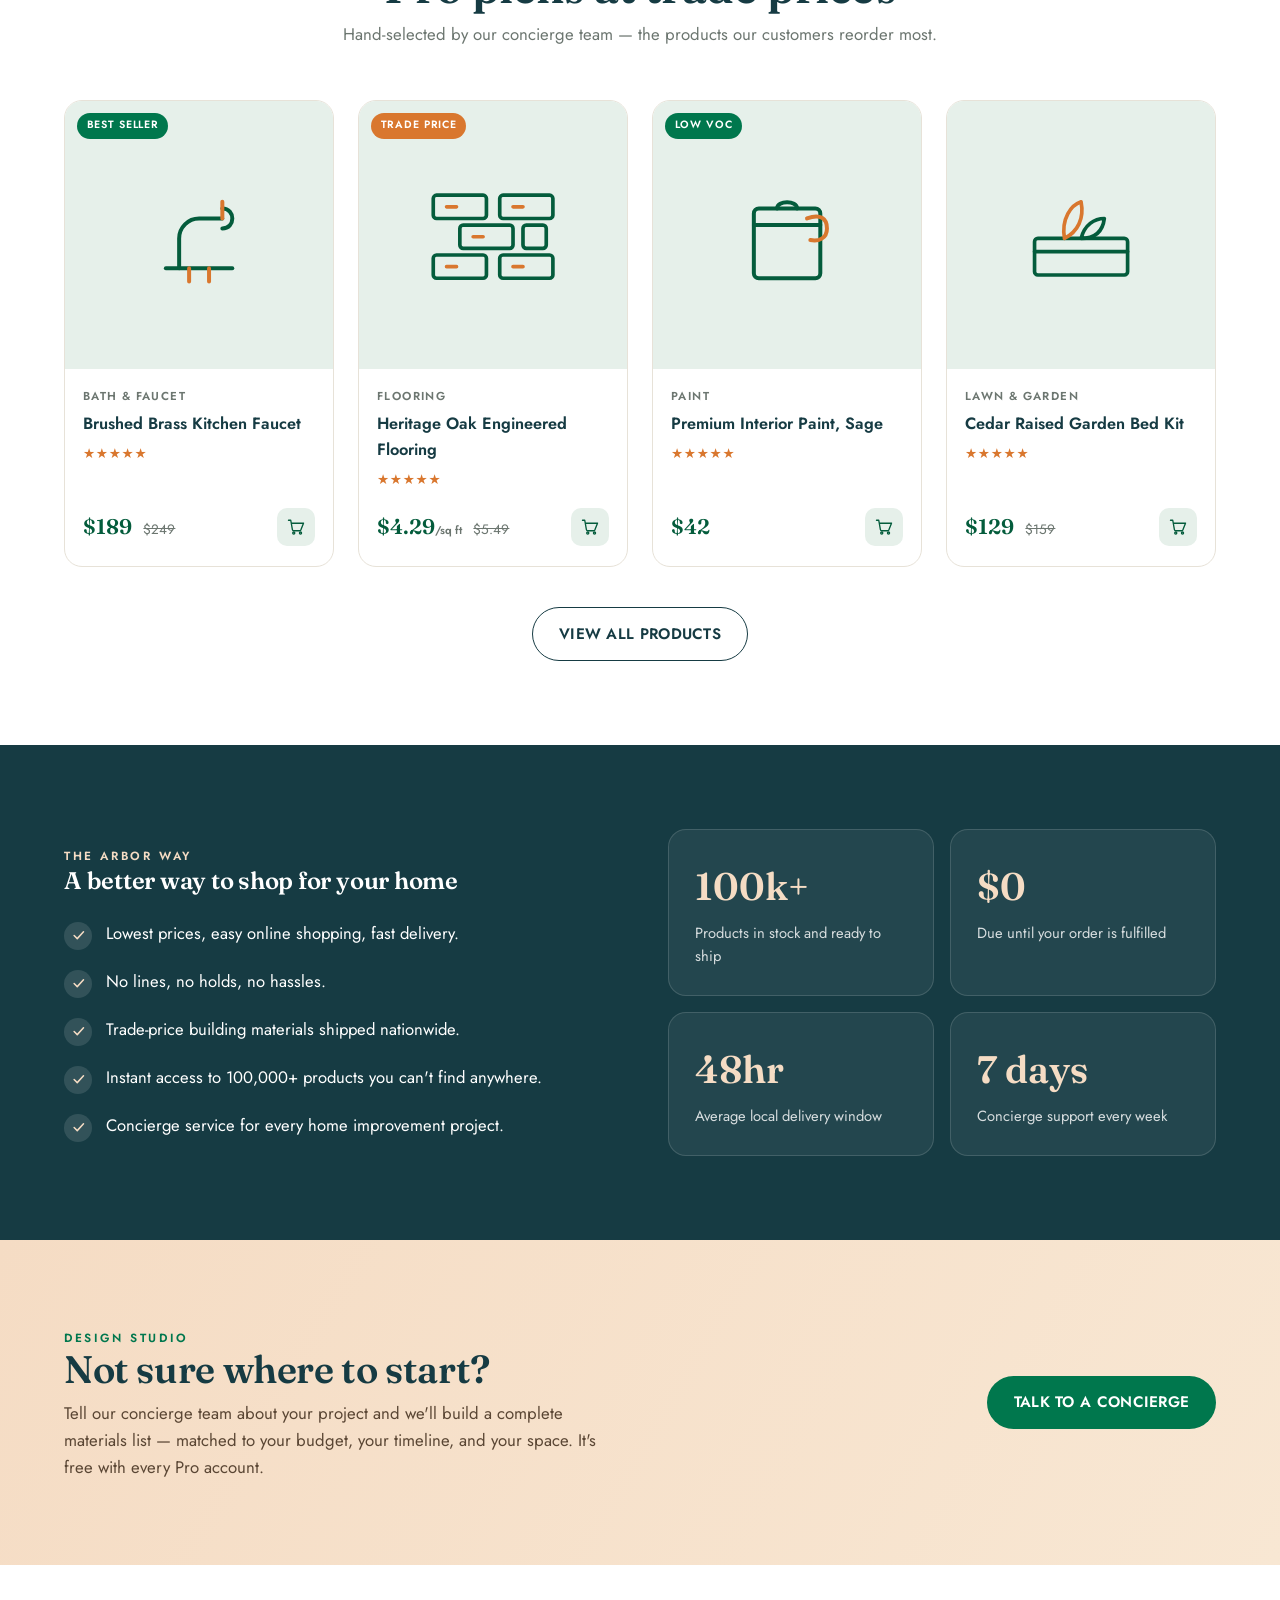
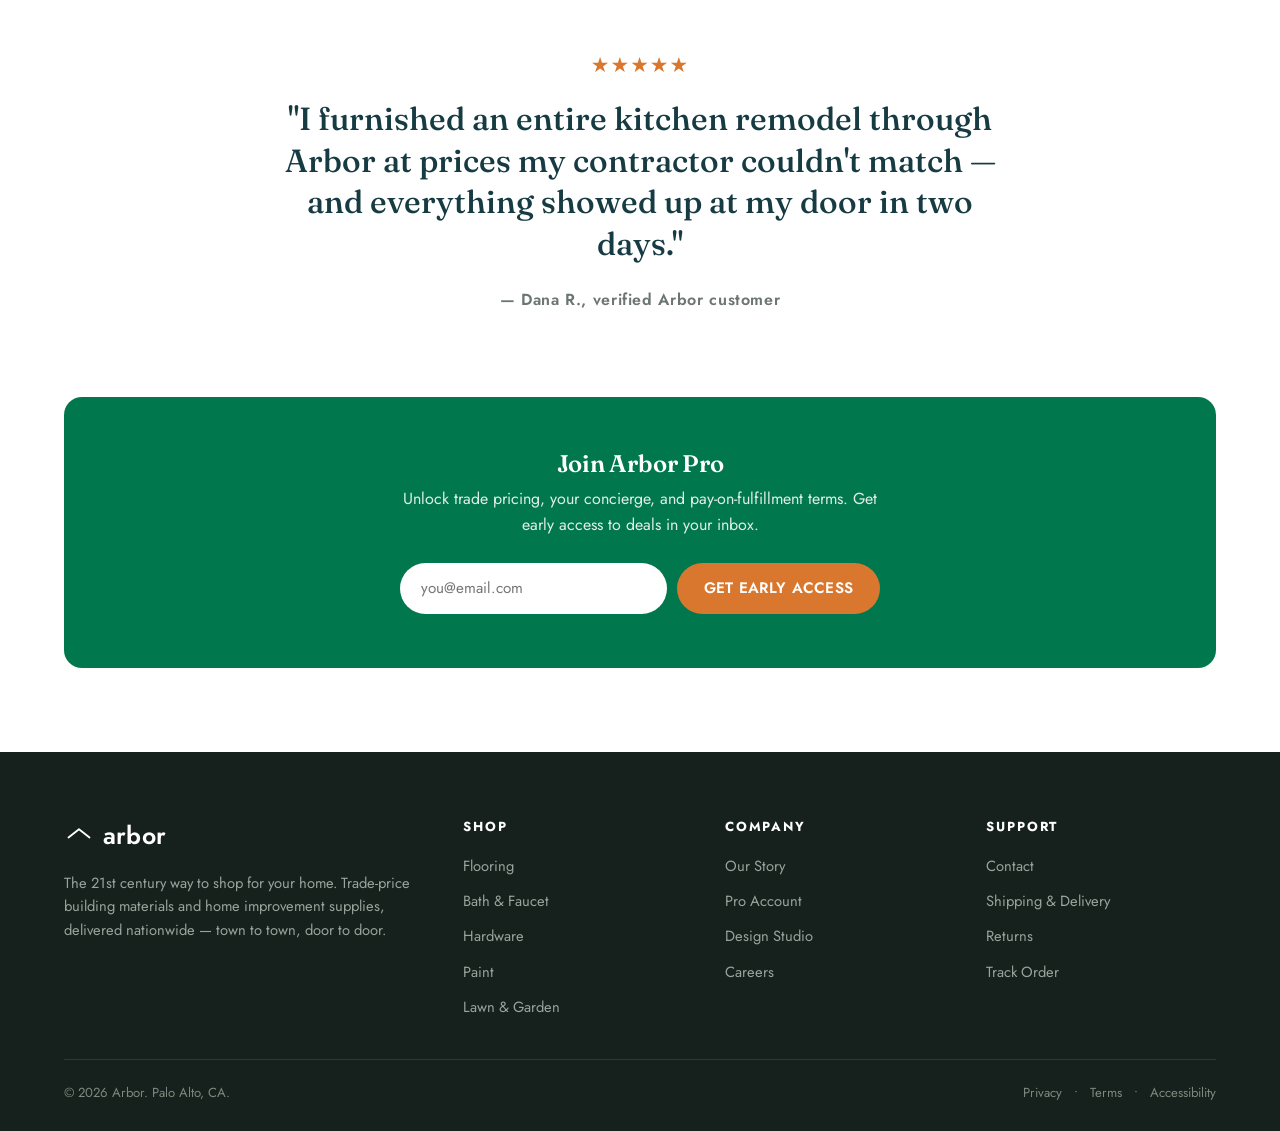
==== commit 71f84e07: "Add checkout page (5th brief page); remove em dashes from product names; per-product review counts" ====
--- a/index.html
+++ b/index.html
@@ -75,11 +75,11 @@
     <div class="card-img"><span class="card-tag green">Low VOC</span><svg viewBox="0 0 100 100" fill="none" stroke="#045C3C" stroke-width="2.4" stroke-linecap="round" stroke-linejoin="round"><rect x="30" y="34" width="40" height="42" rx="3"/><path d="M30 44h40"/><path d="M44 34c0-5 12-5 12 0"/><path d="M62 40c8-3 12 0 12 6s-5 8-10 7" stroke="#D9772E"/></svg></div>
     <div class="card-body">
       <span class="card-cat">Paint</span>
-      <span class="card-title">Premium Interior Paint — Sage</span>
+      <span class="card-title">Premium Interior Paint, Sage</span>
       <span class="stars">★★★★★</span>
       <div class="card-foot">
         <span class="price">$42<span style="font-size:.7rem;color:var(--muted);font-family:'Jost',sans-serif"></span> </span>
-        <button class="add-btn" data-add="p4" aria-label="Add Premium Interior Paint — Sage to cart"><svg viewBox="0 0 24 24" fill="none" stroke-width="1.8" stroke-linecap="round" stroke-linejoin="round"><circle cx="9" cy="20" r="1.4"/><circle cx="18" cy="20" r="1.4"/><path d="M2 3h3l2.2 12.4a2 2 0 0 0 2 1.6h7.5a2 2 0 0 0 2-1.6L22 7H6"/></svg></button>
+        <button class="add-btn" data-add="p4" aria-label="Add Premium Interior Paint, Sage to cart"><svg viewBox="0 0 24 24" fill="none" stroke-width="1.8" stroke-linecap="round" stroke-linejoin="round"><circle cx="9" cy="20" r="1.4"/><circle cx="18" cy="20" r="1.4"/><path d="M2 3h3l2.2 12.4a2 2 0 0 0 2 1.6h7.5a2 2 0 0 0 2-1.6L22 7H6"/></svg></button>
       </div>
     </div>
   </a><a class="card reveal" href="product.html?id=p5">
--- a/assets/style.css
+++ b/assets/style.css
@@ -60,6 +60,7 @@
 .hero-tag{position:absolute;background:#fff;color:var(--teal);border-radius:14px;padding:.6rem .9rem;box-shadow:var(--shadow);font-size:.82rem;font-weight:600;display:flex;align-items:center;gap:.5rem}
 .hero-tag.t1{top:24px;left:24px}.hero-tag.t2{bottom:24px;right:24px}
 .hero-tag .dot{width:9px;height:9px;border-radius:50%;background:var(--green)}
+.hero-tag svg{width:18px;height:18px;stroke:var(--green);flex:none}
 .trust{background:var(--cream);border-bottom:1px solid var(--line)}
 .trust-inner{display:flex;justify-content:space-between;gap:24px;flex-wrap:wrap;padding:26px 0}
 .trust-item{display:flex;align-items:center;gap:.7rem;font-size:.92rem;font-weight:500;color:var(--teal)}
@@ -209,3 +210,31 @@
   .concierge-inner{grid-template-columns:1fr}
   .news{padding:38px 22px}
 }
+
+/* Checkout */
+.checkout-layout{display:grid;grid-template-columns:1fr 380px;gap:48px;align-items:start;padding-top:48px}
+.co-section{margin-bottom:32px}
+.co-section h3{font-family:'Jost',sans-serif;font-size:1.05rem;color:var(--teal);margin-bottom:14px;display:flex;align-items:center;gap:.6rem}
+.co-step{width:24px;height:24px;border-radius:50%;background:var(--green);color:#fff;font-size:.8rem;display:flex;align-items:center;justify-content:center;font-weight:600}
+.form-grid{display:grid;gap:14px}
+.form-row{display:grid;grid-template-columns:1fr 1fr;gap:14px}
+.field label{display:block;font-size:.78rem;letter-spacing:.04em;text-transform:uppercase;color:var(--muted);font-weight:600;margin-bottom:.35rem}
+.field input,.field select{width:100%;border:1.5px solid var(--line);border-radius:10px;padding:.72rem .9rem;font-family:'Jost',sans-serif;font-size:.95rem;color:var(--teal);background:#fff}
+.field input:focus,.field select:focus{outline:none;border-color:var(--green);box-shadow:0 0 0 3px var(--green-soft)}
+.deliv{display:grid;gap:10px}
+.deliv-opt{border:1.5px solid var(--line);border-radius:12px;padding:14px 16px;display:flex;align-items:center;justify-content:space-between;cursor:pointer;transition:border-color .2s,background .2s}
+.deliv-opt:hover{border-color:var(--green)}
+.deliv-opt.sel{border-color:var(--green);background:var(--green-soft)}
+.deliv-opt .l{display:flex;align-items:center;gap:.7rem;font-weight:500;color:var(--teal)}
+.deliv-opt input{accent-color:var(--green);width:16px;height:16px}
+.deliv-opt .p{font-weight:600;color:var(--green-dark)}
+.pay-note{background:var(--green-soft);border:1px solid #cfe3d8;border-radius:12px;padding:14px 16px;font-size:.88rem;color:var(--green-dark);display:flex;gap:.7rem;align-items:flex-start}
+.pay-note svg{width:20px;height:20px;stroke:var(--green);flex:none;margin-top:2px}
+.co-mini{display:flex;align-items:center;gap:12px;padding:10px 0;border-bottom:1px solid var(--line);font-size:.9rem}
+.co-mini .thumb{width:46px;height:46px;border-radius:8px;background:var(--green-soft);display:flex;align-items:center;justify-content:center;flex:none}
+.co-mini .thumb svg{width:58%;height:58%}
+.co-mini .nm{flex:1;color:var(--teal)}
+.co-mini .qt{color:var(--muted);font-size:.8rem}
+.co-mini .lp{font-family:'Fraunces',serif;font-weight:600;color:var(--green-dark)}
+@media(max-width:980px){.checkout-layout{grid-template-columns:1fr}.summary{position:static}}
+@media(max-width:640px){.form-row{grid-template-columns:1fr}}
